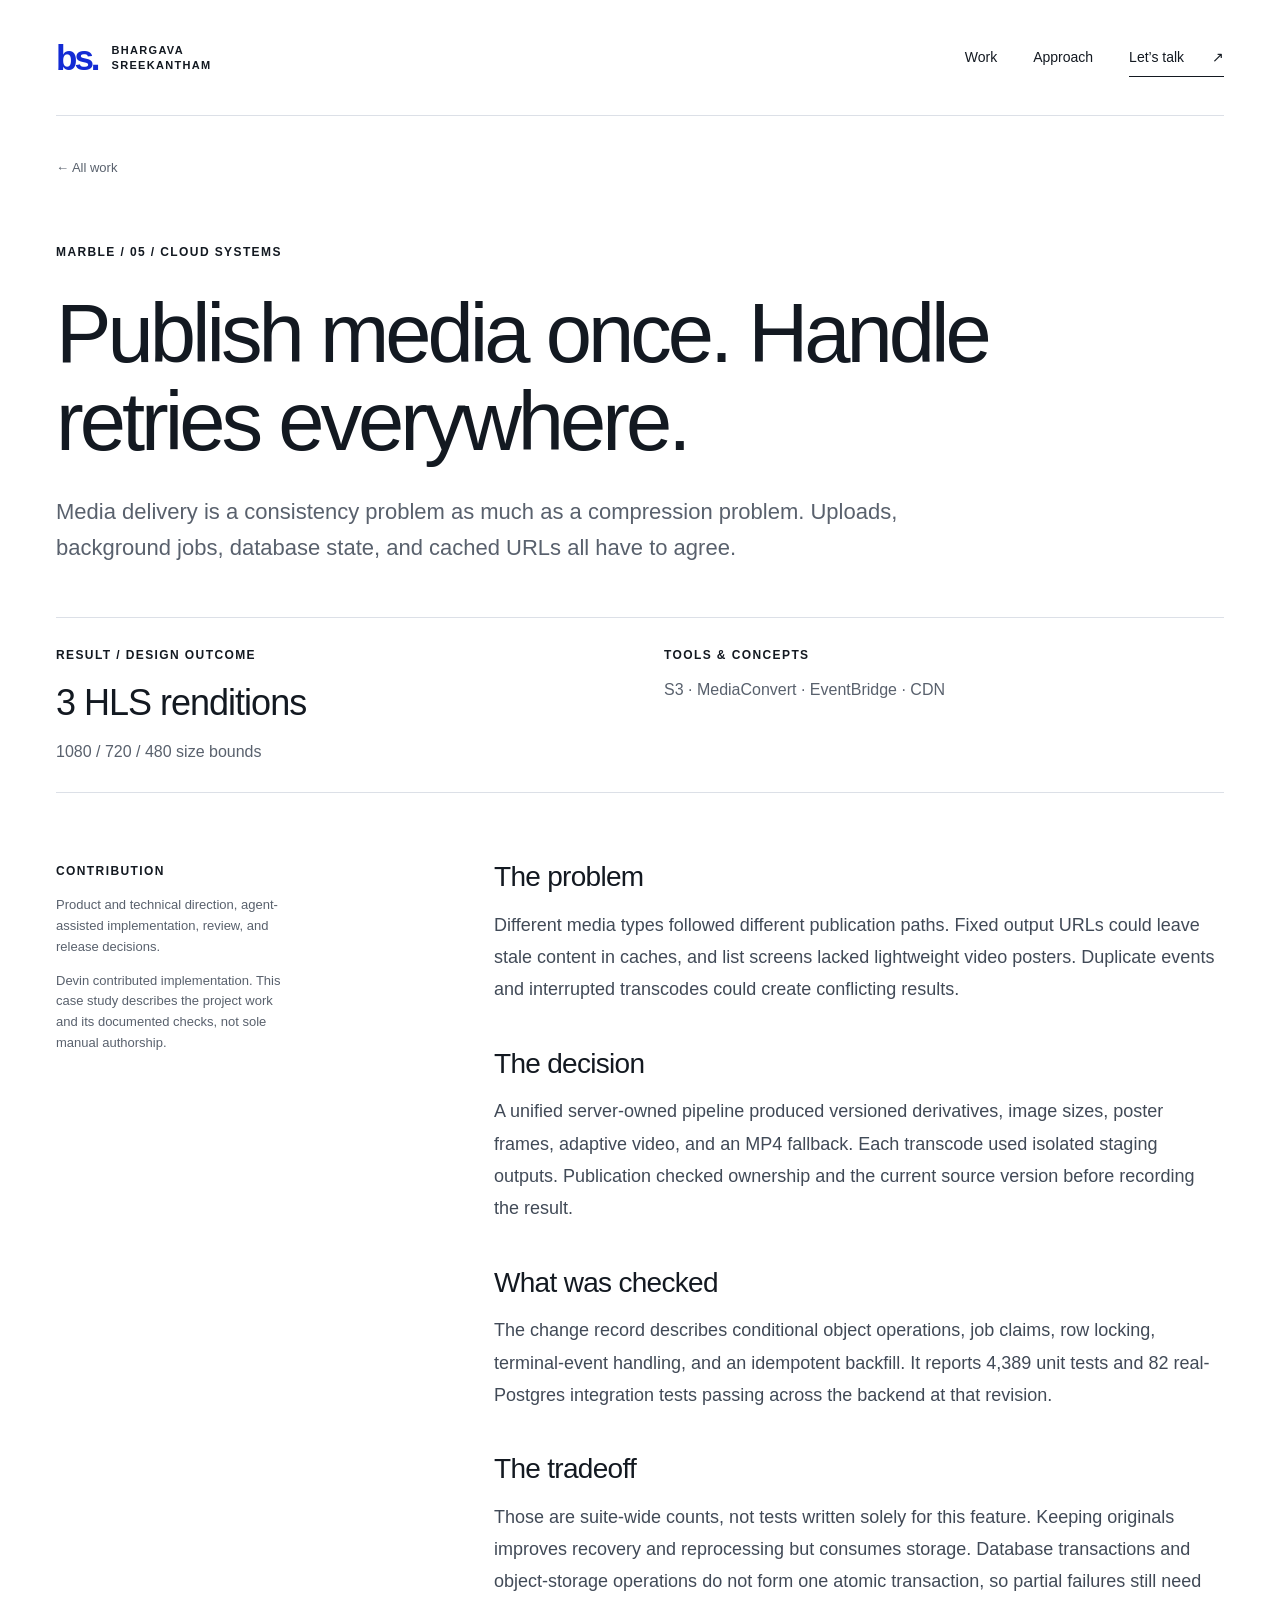
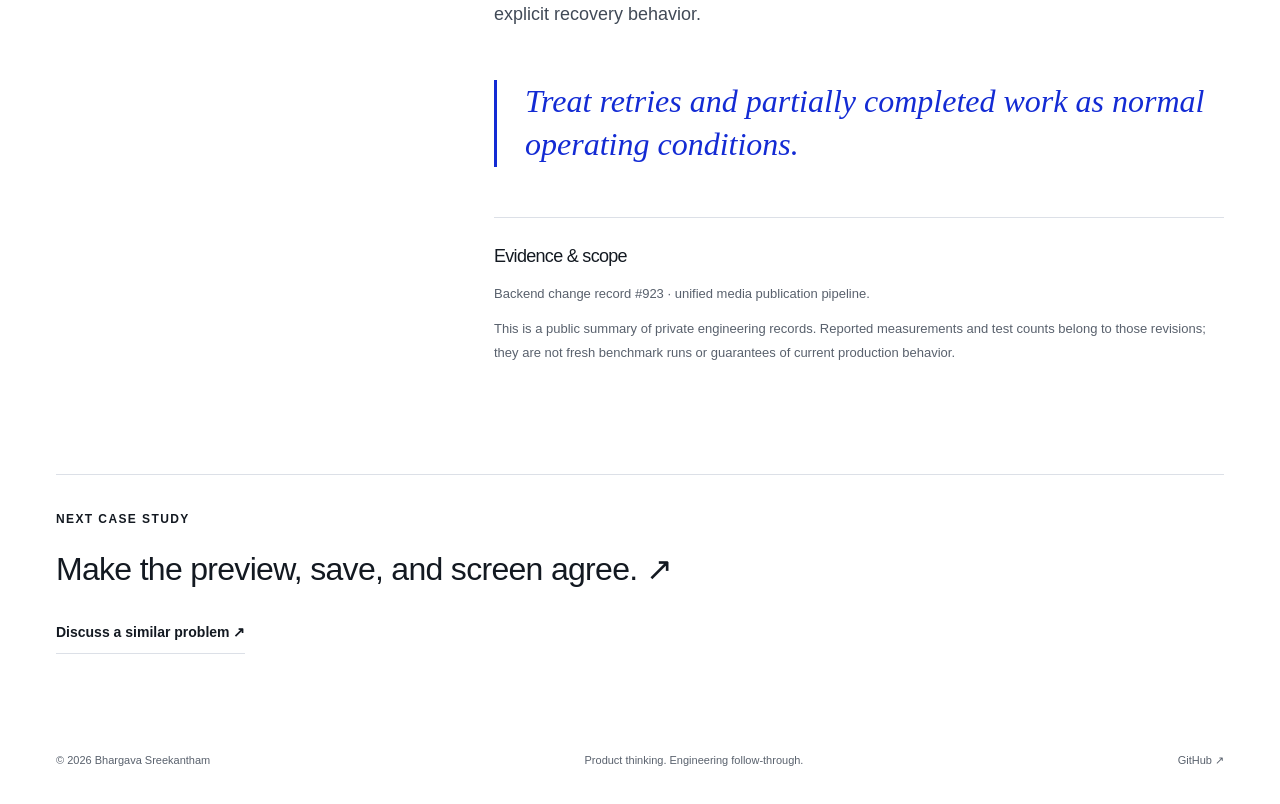
==== case-studies/media-pipeline/index.html @ 2f38c1dc "Build evidence-backed product engineering portfolio" ====
<!doctype html><html lang="en"><head><meta charset="utf-8"><meta name="viewport" content="width=device-width, initial-scale=1"><meta name="theme-color" content="#132bd4"><title>Publish media once. Handle retries everywhere. — Bhargava Sreekantham</title><meta name="description" content="A server-owned image and video pipeline designed for duplicate events, interrupted work, and mobile delivery."><meta property="og:title" content="Publish media once. Handle retries everywhere. — Bhargava Sreekantham"><meta property="og:description" content="A server-owned image and video pipeline designed for duplicate events, interrupted work, and mobile delivery."><meta property="og:type" content="website"><link rel="icon" href="/assets/favicon.svg" type="image/svg+xml"><link rel="stylesheet" href="/style.css"></head><body><a class="skip" href="#main">Skip to content</a><header class="site-header wrap"><a class="identity" href="/" aria-label="Bhargava Sreekantham home"><span class="monogram">bs.</span><span>BHARGAVA<br>SREEKANTHAM</span></a><nav aria-label="Main navigation"><a href="/#work">Work</a><a href="/#approach">Approach</a><a class="nav-contact" href="/#contact">Let’s talk <span aria-hidden="true">↗</span></a></nav></header><main id="main"><div class="wrap case-hero"><a class="back-link" href="/#work">← All work</a><div class="eyebrow">MARBLE / 05 / CLOUD SYSTEMS</div><h1>Publish media once. Handle retries everywhere.</h1><p class="case-intro">Media delivery is a consistency problem as much as a compression problem. Uploads, background jobs, database state, and cached URLs all have to agree.</p><div class="case-facts"><div><span class="eyebrow">RESULT / DESIGN OUTCOME</span><strong>3 HLS renditions</strong><p>1080 / 720 / 480 size bounds</p></div><div><span class="eyebrow">TOOLS & CONCEPTS</span><p>S3 · MediaConvert · EventBridge · CDN</p></div></div></div><div class="case-body wrap"><aside><span class="eyebrow">CONTRIBUTION</span><p>Product and technical direction, agent-assisted implementation, review, and release decisions.</p><p>Devin contributed implementation. This case study describes the project work and its documented checks, not sole manual authorship.</p></aside><article><section><h2>The problem</h2><p>Different media types followed different publication paths. Fixed output URLs could leave stale content in caches, and list screens lacked lightweight video posters. Duplicate events and interrupted transcodes could create conflicting results.</p></section><section><h2>The decision</h2><p>A unified server-owned pipeline produced versioned derivatives, image sizes, poster frames, adaptive video, and an MP4 fallback. Each transcode used isolated staging outputs. Publication checked ownership and the current source version before recording the result.</p></section><section><h2>What was checked</h2><p>The change record describes conditional object operations, job claims, row locking, terminal-event handling, and an idempotent backfill. It reports 4,389 unit tests and 82 real-Postgres integration tests passing across the backend at that revision.</p></section><section><h2>The tradeoff</h2><p>Those are suite-wide counts, not tests written solely for this feature. Keeping originals improves recovery and reprocessing but consumes storage. Database transactions and object-storage operations do not form one atomic transaction, so partial failures still need explicit recovery behavior.</p></section><blockquote>Treat retries and partially completed work as normal operating conditions.</blockquote><section class="source-note"><h2>Evidence & scope</h2><p>Backend change record #923 · unified media publication pipeline.</p><p>This is a public summary of private engineering records. Reported measurements and test counts belong to those revisions; they are not fresh benchmark runs or guarantees of current production behavior.</p></section></article></div><div class="wrap next-case"><span class="eyebrow">NEXT CASE STUDY</span><a href="/case-studies/planning-consistency/">Make the preview, save, and screen agree. <span aria-hidden="true">↗</span></a><a class="text-link" href="/#contact">Discuss a similar problem ↗</a></div></main><footer class="wrap footer"><span>© 2026 Bhargava Sreekantham</span><span>Product thinking. Engineering follow-through.</span><a href="https://github.com/bhargi1818">GitHub ↗</a></footer></body></html>
---- style.css ----
@charset "UTF-8";
:root{--ink:#131921;--muted:#59616d;--blue:#132bd4;--line:#dce0e7;--paper:#fff;--soft:#f3f5f9;--serif:Georgia,'Times New Roman',serif;--sans:Arial,Helvetica,sans-serif}*{box-sizing:border-box}html{scroll-behavior:smooth;scroll-padding-top:30px}body{margin:0;background:var(--paper);color:var(--ink);font-family:var(--sans);font-size:16px;line-height:1.6;-webkit-font-smoothing:antialiased}a{color:inherit;text-decoration:none}a:focus-visible{outline:3px solid #ed8e32;outline-offset:6px}a:hover{color:var(--blue)}img{max-width:100%;height:auto;display:block}.wrap{width:min(1280px,calc(100% - 112px));margin-inline:auto}.skip{position:absolute;left:16px;top:-100px;z-index:5;background:var(--ink);color:#fff;padding:12px}.skip:focus{top:16px}.site-header{height:116px;display:flex;align-items:center;justify-content:space-between;border-bottom:1px solid var(--line)}.identity{display:flex;align-items:center;gap:14px;font-size:11px;font-weight:700;letter-spacing:1.3px;line-height:1.35}.monogram{font-size:35px;letter-spacing:-3px;color:var(--blue);line-height:1}.site-header nav{display:flex;align-items:center;gap:36px;font-size:14px}.nav-contact{border-bottom:1px solid var(--ink);padding:8px 0}.nav-contact span{margin-left:24px}.eyebrow{font-size:12px;font-weight:700;letter-spacing:1.4px;line-height:1.6}.hero{padding-top:52px}.hero-top{display:flex;align-items:center;justify-content:space-between;gap:20px}.availability{font-size:13px;color:var(--muted);padding:5px 0}.hero h1{font-size:clamp(76px,8.9vw,128px);line-height:.98;font-weight:500;letter-spacing:-7px;margin:52px 0 34px;max-width:1080px}.hero h1 em{font-family:var(--serif);font-weight:400;color:var(--blue);letter-spacing:-7px}.hero-bottom{display:flex;justify-content:space-between;align-items:flex-end;gap:48px;padding-bottom:58px}.hero-bottom p{font-size:20px;line-height:1.65;max-width:570px;margin:0;color:var(--muted)}.button{display:inline-flex;align-items:center;justify-content:space-between;gap:44px;padding:18px 24px;font-size:14px;font-weight:700;min-height:56px;white-space:nowrap;transition:background .2s,color .2s}.primary{background:var(--blue);color:#fff}.primary:hover{background:#0b1e9c;color:#fff}.hero-rule{border-top:1px solid var(--line);padding:20px 0;display:flex;justify-content:space-between;color:var(--muted);font-size:10px;letter-spacing:1.4px}.work{padding-top:68px}.project-heading{display:flex;align-items:center;justify-content:space-between;gap:32px;margin-bottom:28px}h2{font-size:clamp(36px,4vw,54px);line-height:1.12;letter-spacing:-2px;font-weight:500;margin:18px 0}.project-heading h2{font-size:64px;margin:2px 0;letter-spacing:-3px}.period{color:var(--blue)}.project-heading p{color:var(--muted);line-height:1.65;margin-left:auto;margin-right:40px}.text-link{font-size:14px;font-weight:700;border-bottom:1px solid var(--line);padding:10px 0;display:inline-block}.text-link span{margin-left:20px}.marble-visual{margin:0;background:#000;position:relative;overflow:hidden}.marble-visual img{width:100%}.marble-visual figcaption{position:absolute;top:24px;left:28px;right:28px;display:flex;justify-content:space-between;gap:20px;font-size:10px;letter-spacing:1px;color:#aaa}.visual-title{position:absolute;top:30%;left:5%;font-family:var(--serif);font-size:clamp(35px,4.2vw,65px);font-style:italic;color:#fff;line-height:1.13;letter-spacing:-2px}.project-context{display:grid;grid-template-columns:1fr 3fr 1.8fr;gap:38px;padding:34px 0 42px}.project-context h3{font-size:14px;margin:0}.project-context p{font-size:16px;margin:0;color:var(--muted)}.stack{font-size:12px;color:var(--muted);line-height:2}.metrics{display:grid;grid-template-columns:repeat(3,1fr);border-top:1px solid var(--line);border-bottom:1px solid var(--line)}.metrics a{padding:30px 24px 28px;border-right:1px solid var(--line);display:flex;flex-direction:column;gap:8px}.metrics a:first-child{padding-left:0}.metrics a:last-child{border:0}.metric{font-size:clamp(24px,2.8vw,38px);font-weight:500;letter-spacing:-1.5px;line-height:1.2}.metrics a>span:not(.metric){font-size:13px}.unit{font-size:18px}.metrics small{font-size:11px;color:var(--muted);line-height:1.5}.studies{padding-block:110px}.section-heading{display:flex;justify-content:space-between;align-items:flex-end;gap:60px;margin-bottom:40px}.section-heading h2{margin-bottom:0}.section-heading>p{max-width:340px;color:var(--muted);margin:0}.case-grid{display:grid;grid-template-columns:repeat(3,1fr);border-top:1px solid var(--line);border-left:1px solid var(--line)}.case-card{padding:30px 26px 24px;border-right:1px solid var(--line);border-bottom:1px solid var(--line);display:flex;flex-direction:column;transition:background .2s}.case-card:hover{background:var(--soft)}.card-top{display:flex;justify-content:space-between;align-items:center;color:var(--muted);font-size:10px;font-weight:700;letter-spacing:1px}.card-arrow{color:var(--blue);font-size:23px}.case-card h3{font-size:25px;line-height:1.22;letter-spacing:-.7px;font-weight:500;margin:30px 0 16px}.case-card p{font-size:15px;color:var(--muted);line-height:1.7;margin:0 0 34px}.card-bottom{margin-top:auto;font-size:11px;color:var(--muted);padding-top:18px;border-top:1px solid var(--line)}.evidence-note{font-size:12px;line-height:1.8;color:var(--muted);max-width:900px;margin:24px 0 0}.system-section{padding:76px 0;background:#111927;color:#fff}.system-section .section-heading>p{color:#aab4c5}.system-section .eyebrow{color:#aab4c5}.architecture{display:flex;align-items:center;margin-top:55px}.arch-node{border:1px solid #394151;padding:26px 28px;flex:1;align-self:stretch}.arch-node>span{font-size:10px;letter-spacing:1px;color:#aab4c5}.arch-node h3{font-weight:400;font-size:25px;margin:18px 0 12px;letter-spacing:-.6px}.arch-node p{color:#aab4c5;font-size:14px;margin:0}.arch-connector{padding:16px;font-size:22px;color:#91a3fb}.system-foundation{border-top:1px solid #394151;margin-top:30px;padding-top:26px;display:flex;align-items:center;gap:36px}.system-foundation span{font-size:10px;letter-spacing:1px;white-space:nowrap}.system-foundation p{font-size:13px;color:#aab4c5;margin:0}.approach{display:grid;grid-template-columns:1fr 1fr;gap:110px;padding-block:115px}.approach h2{font-size:50px;line-height:1.14;margin:26px 0}.approach h2 em{font-family:var(--serif);font-weight:400;color:var(--blue)}.approach-intro{color:var(--muted);max-width:430px}.workflow{list-style:none;margin:0;padding:0}.workflow li{display:flex;gap:26px;border-bottom:1px solid var(--line);padding:24px 0}.workflow li:first-child{padding-top:0}.workflow li>span{font-size:12px;color:var(--blue);padding-top:4px}.workflow h3{font-weight:500;font-size:21px;letter-spacing:-.4px;margin:0 0 9px}.workflow p{font-size:15px;color:var(--muted);margin:0}.services{padding-block:0 110px}.service-grid{display:grid;grid-template-columns:repeat(3,1fr);gap:36px}.service-grid article{border-top:2px solid var(--ink);padding-top:24px}.service-grid .eyebrow{font-size:10px;color:var(--muted)}.service-grid h3{font-size:24px;font-weight:500;letter-spacing:-.6px;margin:18px 0 12px}.service-grid p{font-size:15px;color:var(--muted)}.contact{background:var(--blue);color:#fff}.contact-inner{padding-block:76px 84px}.contact h2{font-size:clamp(44px,5.5vw,76px);letter-spacing:-3px;margin:26px 0}.contact p{color:#d5d9ff;margin-bottom:34px}.contact-links{display:flex;align-items:center;gap:32px}.light{background:#fff;color:var(--blue)}.light:hover{background:#e8ecff}.contact-secondary{font-size:14px;color:#fff;border-bottom:1px solid #6879ec;padding:10px 0}.contact-secondary:hover{color:#fff;border-color:#fff}.footer{padding-block:34px;display:flex;justify-content:space-between;gap:24px;font-size:11px;color:var(--muted)}.case-hero{padding-top:38px}.back-link{display:inline-block;font-size:13px;margin-bottom:64px;color:var(--muted)}.case-hero h1{font-size:clamp(48px,6.5vw,84px);font-weight:500;line-height:1.06;letter-spacing:-4px;max-width:1000px;margin:28px 0}.case-intro{font-size:22px;line-height:1.6;color:var(--muted);max-width:850px}.case-facts{margin:52px 0 0;border-block:1px solid var(--line);padding-block:28px;display:grid;grid-template-columns:1fr 1fr;gap:48px}.case-facts>div{display:flex;flex-direction:column}.case-facts strong{font-weight:500;font-size:36px;letter-spacing:-1px;margin-top:15px;line-height:1.3}.case-facts p{color:var(--muted);margin:12px 0 0}.case-body{display:grid;grid-template-columns:240px minmax(0,730px);justify-content:space-between;gap:64px;padding-block:68px}.case-body aside{font-size:13px;color:var(--muted)}.case-body aside .eyebrow{color:var(--ink)}.case-body article section{margin-bottom:42px}.case-body article h2{font-size:28px;font-weight:500;letter-spacing:-.7px;margin:0 0 16px}.case-body article p{font-size:18px;line-height:1.8;color:#414a57;margin:0}.case-body blockquote{font-family:var(--serif);font-size:32px;font-style:italic;line-height:1.35;color:var(--blue);margin:50px 0;padding-left:28px;border-left:3px solid var(--blue)}.case-body .source-note{border-top:1px solid var(--line);padding-top:28px}.case-body .source-note h2{font-size:18px}.case-body .source-note p{font-size:13px;margin:0 0 12px;color:var(--muted)}.next-case{padding-block:35px 64px;border-top:1px solid var(--line);display:flex;align-items:flex-start;flex-direction:column;gap:20px}.next-case>a:not(.text-link){font-size:32px;line-height:1.3;letter-spacing:-.7px}.next-case+.footer{border-top:1px solid var(--line)}
@media(min-width:1550px){.hero h1{font-size:132px}}
@media(max-width:1050px){.wrap{width:calc(100% - 64px)}.hero h1{font-size:96px;letter-spacing:-5px}.hero h1 em{letter-spacing:-5px}.hero-bottom p{max-width:520px;font-size:18px}.availability{font-size:11px}.project-heading p{margin-right:0}.case-grid{grid-template-columns:repeat(2,1fr)}.project-context{grid-template-columns:1fr 3fr}.stack{grid-column:2}.approach{gap:60px}.approach h2{font-size:43px}.arch-node{padding:20px}.arch-node h3{font-size:21px}.case-body{grid-template-columns:190px minmax(0,1fr);gap:40px}.metrics small{font-size:11px}.metric{font-size:27px}}
@media(max-width:700px){.wrap{width:calc(100% - 40px)}.site-header{height:90px}.identity{font-size:9px;gap:10px;letter-spacing:1px}.monogram{font-size:29px}.site-header nav{gap:19px;font-size:12px}.nav-contact span{margin-left:8px}.site-header nav>a:nth-child(2){display:none}.hero{padding-top:28px}.hero-top{align-items:flex-start;flex-direction:column;gap:9px}.hero-top .eyebrow{font-size:9px;letter-spacing:.8px}.availability{font-size:12px}.hero h1{font-size:clamp(59px,12vw,82px);letter-spacing:-3.5px;margin:35px 0 28px}.hero h1 em{letter-spacing:-3.5px}.hero-bottom{align-items:flex-start;flex-direction:column;gap:25px;padding-bottom:38px}.hero-bottom p{font-size:17px}.button{padding:16px 20px;font-size:13px;min-height:53px}.hero-rule{font-size:9px;letter-spacing:.7px}.hero-rule span:last-child{display:none}.work{padding-top:40px}.project-heading{align-items:flex-start;flex-wrap:wrap;gap:18px}.project-heading h2{font-size:50px}.project-heading p{font-size:13px;max-width:165px;margin:24px 0 0 auto}.project-heading>a{margin-top:0}.marble-visual{min-height:345px}.marble-visual img{height:345px;width:100%;object-fit:cover;object-position:69% center}.marble-visual figcaption{top:15px;left:15px;right:15px;font-size:8px;letter-spacing:.6px}.marble-visual figcaption span:last-child{display:none}.visual-title{font-size:28px;left:5%;top:18%;letter-spacing:-1px}.project-context{grid-template-columns:1fr;gap:14px;padding:28px 0}.project-context p{font-size:15px}.stack{grid-column:auto}.metrics{grid-template-columns:1fr}.metrics a,.metrics a:first-child{padding:23px 0;border-right:0;border-bottom:1px solid var(--line)}.metrics a:last-child{border-bottom:0}.metric{font-size:35px}.metrics small{font-size:12px}.studies{padding-block:65px}.section-heading{flex-direction:column;align-items:flex-start;gap:22px;margin-bottom:30px}.section-heading h2{font-size:37px;letter-spacing:-1.4px}.section-heading p{font-size:15px}.case-grid{grid-template-columns:1fr}.case-card{padding:25px}.case-card h3{font-size:26px;margin-top:22px}.case-card p{font-size:16px;margin-bottom:26px}.card-top{font-size:11px}.card-bottom{font-size:12px}.evidence-note{font-size:12px}.system-section{padding-block:55px}.architecture{flex-direction:column;margin-top:30px}.arch-node{width:100%;padding:24px}.arch-node h3{font-size:26px}.arch-connector{transform:rotate(90deg);padding:8px}.system-foundation{flex-direction:column;align-items:flex-start;gap:12px}.approach{grid-template-columns:1fr;gap:35px;padding-block:65px}.approach h2{font-size:42px}.workflow li{padding:25px 0}.workflow p{font-size:16px}.services{padding-bottom:65px}.service-grid{grid-template-columns:1fr;gap:23px}.service-grid p{font-size:16px}.service-grid .eyebrow{font-size:11px}.contact-inner{padding-block:55px 60px}.contact h2{font-size:43px;letter-spacing:-1.9px}.contact .eyebrow{font-size:10px}.contact-links{align-items:flex-start;flex-direction:column;gap:14px}.footer{flex-wrap:wrap;font-size:11px;padding-block:26px}.footer>span:nth-child(2){display:none}.case-hero{padding-top:26px}.back-link{margin-bottom:40px}.case-hero h1{font-size:45px;letter-spacing:-2px}.case-intro{font-size:19px}.case-facts{grid-template-columns:1fr;gap:28px;margin-top:35px}.case-facts strong{font-size:32px}.case-body{display:flex;flex-direction:column;gap:36px;padding-block:38px}.case-body aside{border-bottom:1px solid var(--line);padding-bottom:20px;font-size:13px}.case-body article p{font-size:17px}.case-body article h2{font-size:26px}.case-body blockquote{font-size:28px}.next-case>a:not(.text-link){font-size:28px}.eyebrow{font-size:11px}}
@media(prefers-reduced-motion:reduce){html{scroll-behavior:auto}*{transition:none!important}}
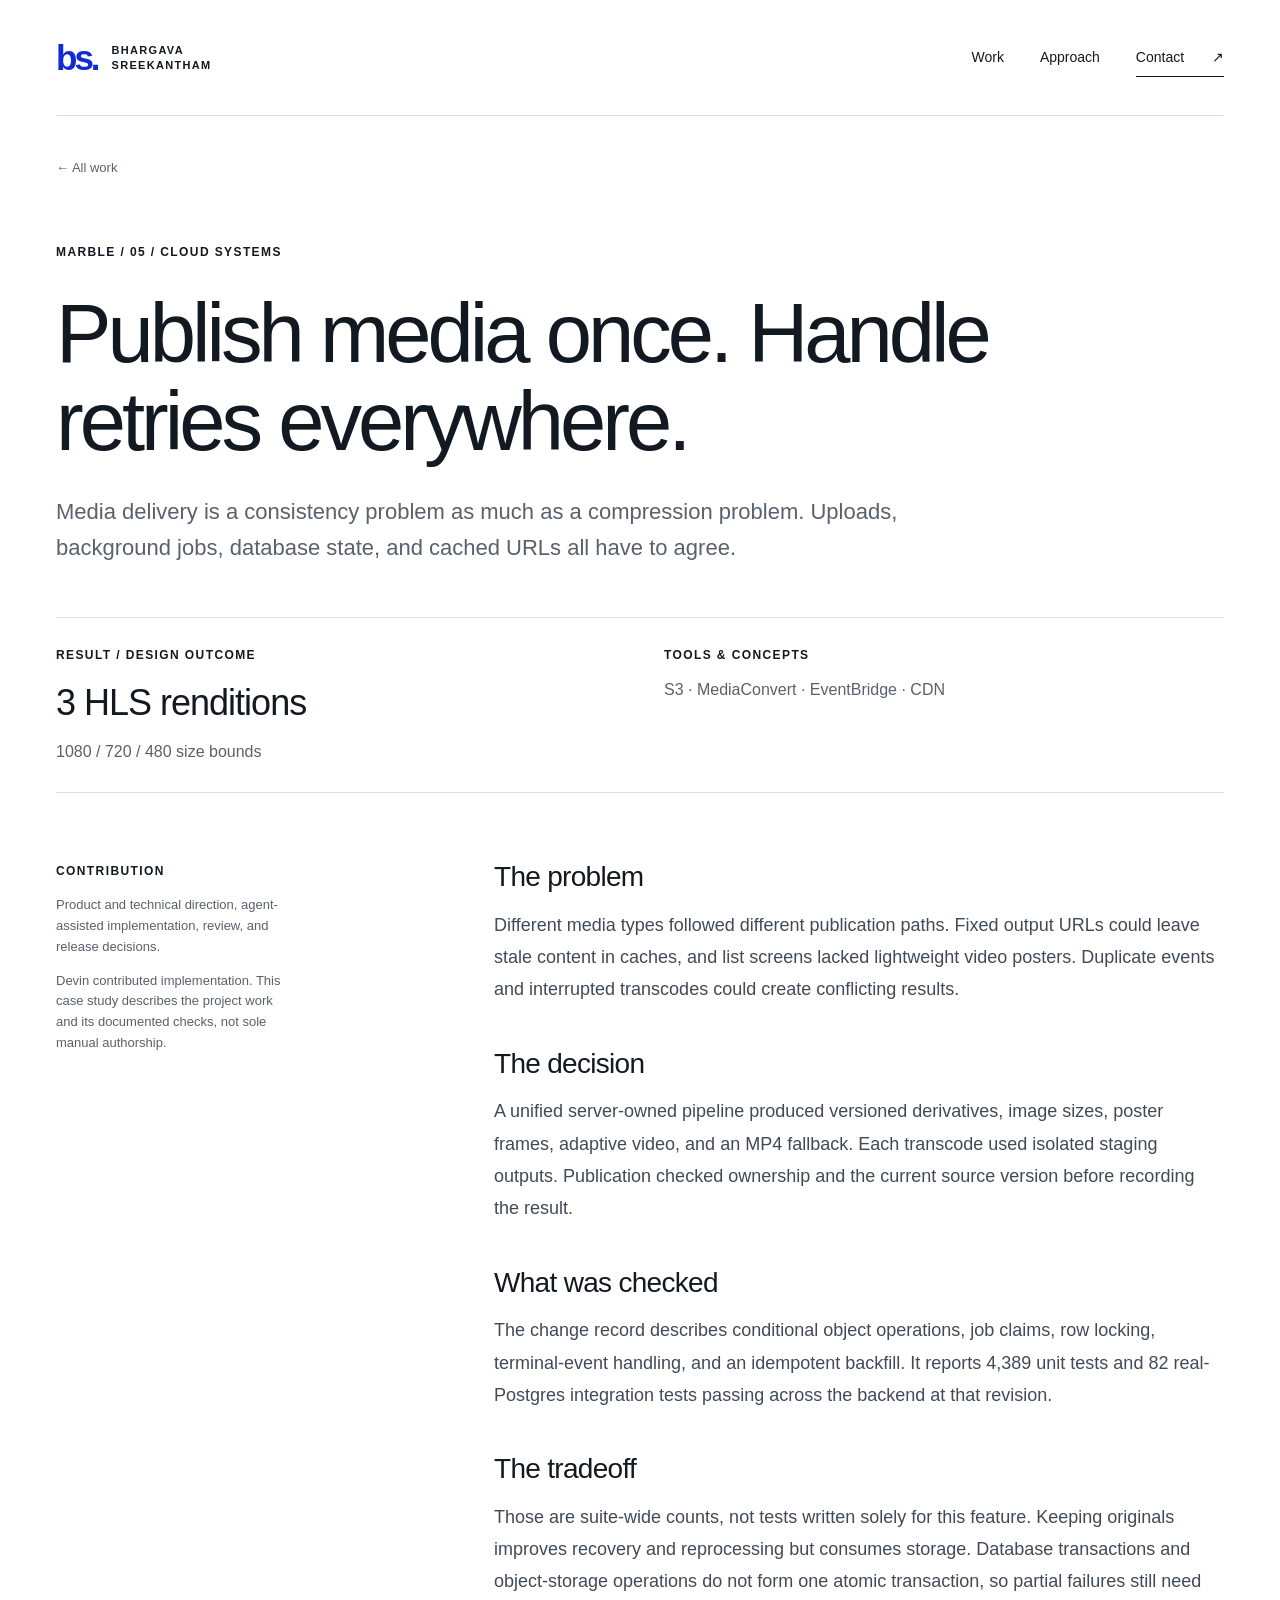
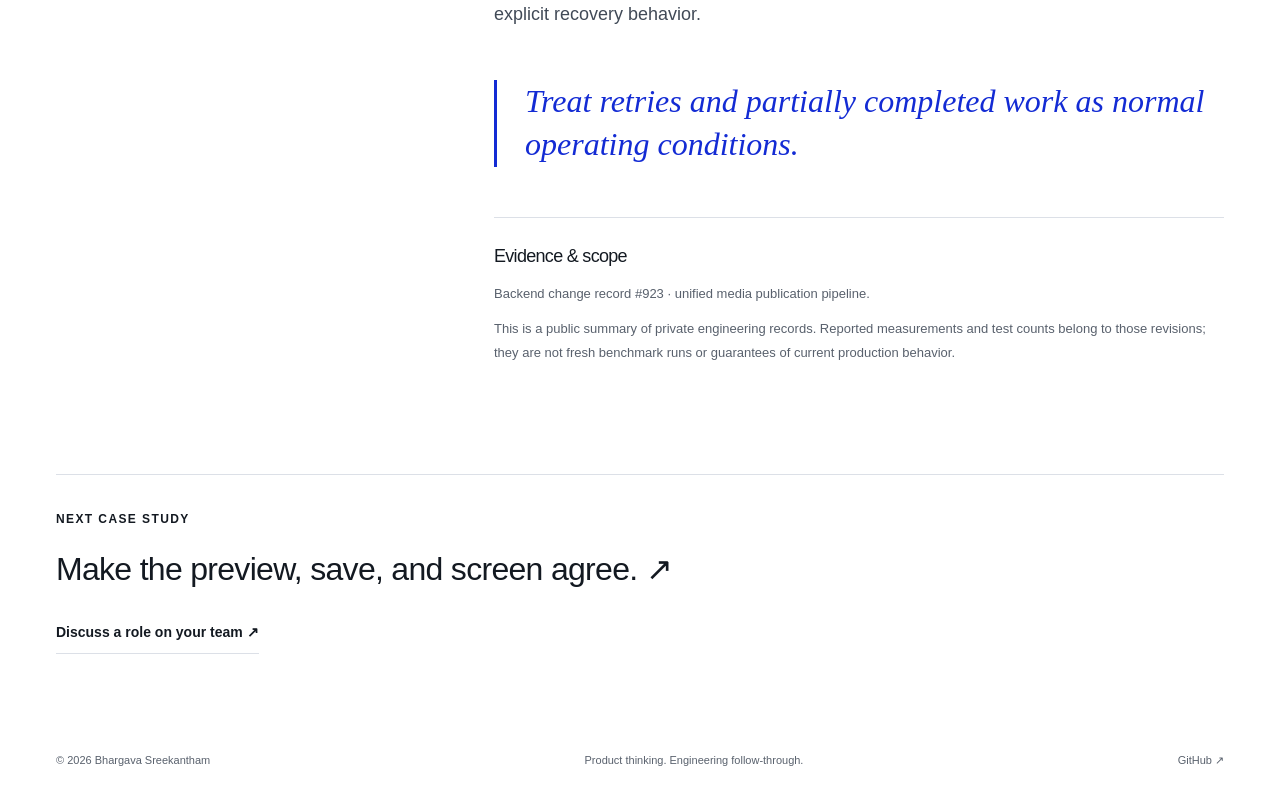
==== commit 5c5aaa25: "Focus portfolio on full-time engineering opportunities" ====
--- a/case-studies/media-pipeline/index.html
+++ b/case-studies/media-pipeline/index.html
@@ -1 +1 @@
-<!doctype html><html lang="en"><head><meta charset="utf-8"><meta name="viewport" content="width=device-width, initial-scale=1"><meta name="theme-color" content="#132bd4"><title>Publish media once. Handle retries everywhere. — Bhargava Sreekantham</title><meta name="description" content="A server-owned image and video pipeline designed for duplicate events, interrupted work, and mobile delivery."><meta property="og:title" content="Publish media once. Handle retries everywhere. — Bhargava Sreekantham"><meta property="og:description" content="A server-owned image and video pipeline designed for duplicate events, interrupted work, and mobile delivery."><meta property="og:type" content="website"><link rel="icon" href="/assets/favicon.svg" type="image/svg+xml"><link rel="stylesheet" href="/style.css"></head><body><a class="skip" href="#main">Skip to content</a><header class="site-header wrap"><a class="identity" href="/" aria-label="Bhargava Sreekantham home"><span class="monogram">bs.</span><span>BHARGAVA<br>SREEKANTHAM</span></a><nav aria-label="Main navigation"><a href="/#work">Work</a><a href="/#approach">Approach</a><a class="nav-contact" href="/#contact">Let’s talk <span aria-hidden="true">↗</span></a></nav></header><main id="main"><div class="wrap case-hero"><a class="back-link" href="/#work">← All work</a><div class="eyebrow">MARBLE / 05 / CLOUD SYSTEMS</div><h1>Publish media once. Handle retries everywhere.</h1><p class="case-intro">Media delivery is a consistency problem as much as a compression problem. Uploads, background jobs, database state, and cached URLs all have to agree.</p><div class="case-facts"><div><span class="eyebrow">RESULT / DESIGN OUTCOME</span><strong>3 HLS renditions</strong><p>1080 / 720 / 480 size bounds</p></div><div><span class="eyebrow">TOOLS & CONCEPTS</span><p>S3 · MediaConvert · EventBridge · CDN</p></div></div></div><div class="case-body wrap"><aside><span class="eyebrow">CONTRIBUTION</span><p>Product and technical direction, agent-assisted implementation, review, and release decisions.</p><p>Devin contributed implementation. This case study describes the project work and its documented checks, not sole manual authorship.</p></aside><article><section><h2>The problem</h2><p>Different media types followed different publication paths. Fixed output URLs could leave stale content in caches, and list screens lacked lightweight video posters. Duplicate events and interrupted transcodes could create conflicting results.</p></section><section><h2>The decision</h2><p>A unified server-owned pipeline produced versioned derivatives, image sizes, poster frames, adaptive video, and an MP4 fallback. Each transcode used isolated staging outputs. Publication checked ownership and the current source version before recording the result.</p></section><section><h2>What was checked</h2><p>The change record describes conditional object operations, job claims, row locking, terminal-event handling, and an idempotent backfill. It reports 4,389 unit tests and 82 real-Postgres integration tests passing across the backend at that revision.</p></section><section><h2>The tradeoff</h2><p>Those are suite-wide counts, not tests written solely for this feature. Keeping originals improves recovery and reprocessing but consumes storage. Database transactions and object-storage operations do not form one atomic transaction, so partial failures still need explicit recovery behavior.</p></section><blockquote>Treat retries and partially completed work as normal operating conditions.</blockquote><section class="source-note"><h2>Evidence & scope</h2><p>Backend change record #923 · unified media publication pipeline.</p><p>This is a public summary of private engineering records. Reported measurements and test counts belong to those revisions; they are not fresh benchmark runs or guarantees of current production behavior.</p></section></article></div><div class="wrap next-case"><span class="eyebrow">NEXT CASE STUDY</span><a href="/case-studies/planning-consistency/">Make the preview, save, and screen agree. <span aria-hidden="true">↗</span></a><a class="text-link" href="/#contact">Discuss a similar problem ↗</a></div></main><footer class="wrap footer"><span>© 2026 Bhargava Sreekantham</span><span>Product thinking. Engineering follow-through.</span><a href="https://github.com/bhargi1818">GitHub ↗</a></footer></body></html>+<!doctype html><html lang="en"><head><meta charset="utf-8"><meta name="viewport" content="width=device-width, initial-scale=1"><meta name="theme-color" content="#132bd4"><title>Publish media once. Handle retries everywhere. — Bhargava Sreekantham</title><meta name="description" content="A server-owned image and video pipeline designed for duplicate events, interrupted work, and mobile delivery."><meta property="og:title" content="Publish media once. Handle retries everywhere. — Bhargava Sreekantham"><meta property="og:description" content="A server-owned image and video pipeline designed for duplicate events, interrupted work, and mobile delivery."><meta property="og:type" content="website"><link rel="icon" href="/assets/favicon.svg" type="image/svg+xml"><link rel="stylesheet" href="/style.css"><link rel="canonical" href="https://bhargava-portfolio-opal.vercel.app/case-studies/media-pipeline/"><meta property="og:url" content="https://bhargava-portfolio-opal.vercel.app/case-studies/media-pipeline/"></head><body><a class="skip" href="#main">Skip to content</a><header class="site-header wrap"><a class="identity" href="/" aria-label="Bhargava Sreekantham home"><span class="monogram">bs.</span><span>BHARGAVA<br>SREEKANTHAM</span></a><nav aria-label="Main navigation"><a href="/#work">Work</a><a href="/#approach">Approach</a><a class="nav-contact" href="/#contact">Contact <span aria-hidden="true">↗</span></a></nav></header><main id="main"><div class="wrap case-hero"><a class="back-link" href="/#work">← All work</a><div class="eyebrow">MARBLE / 05 / CLOUD SYSTEMS</div><h1>Publish media once. Handle retries everywhere.</h1><p class="case-intro">Media delivery is a consistency problem as much as a compression problem. Uploads, background jobs, database state, and cached URLs all have to agree.</p><div class="case-facts"><div><span class="eyebrow">RESULT / DESIGN OUTCOME</span><strong>3 HLS renditions</strong><p>1080 / 720 / 480 size bounds</p></div><div><span class="eyebrow">TOOLS & CONCEPTS</span><p>S3 · MediaConvert · EventBridge · CDN</p></div></div></div><div class="case-body wrap"><aside><span class="eyebrow">CONTRIBUTION</span><p>Product and technical direction, agent-assisted implementation, review, and release decisions.</p><p>Devin contributed implementation. This case study describes the project work and its documented checks, not sole manual authorship.</p></aside><article><section><h2>The problem</h2><p>Different media types followed different publication paths. Fixed output URLs could leave stale content in caches, and list screens lacked lightweight video posters. Duplicate events and interrupted transcodes could create conflicting results.</p></section><section><h2>The decision</h2><p>A unified server-owned pipeline produced versioned derivatives, image sizes, poster frames, adaptive video, and an MP4 fallback. Each transcode used isolated staging outputs. Publication checked ownership and the current source version before recording the result.</p></section><section><h2>What was checked</h2><p>The change record describes conditional object operations, job claims, row locking, terminal-event handling, and an idempotent backfill. It reports 4,389 unit tests and 82 real-Postgres integration tests passing across the backend at that revision.</p></section><section><h2>The tradeoff</h2><p>Those are suite-wide counts, not tests written solely for this feature. Keeping originals improves recovery and reprocessing but consumes storage. Database transactions and object-storage operations do not form one atomic transaction, so partial failures still need explicit recovery behavior.</p></section><blockquote>Treat retries and partially completed work as normal operating conditions.</blockquote><section class="source-note"><h2>Evidence & scope</h2><p>Backend change record #923 · unified media publication pipeline.</p><p>This is a public summary of private engineering records. Reported measurements and test counts belong to those revisions; they are not fresh benchmark runs or guarantees of current production behavior.</p></section></article></div><div class="wrap next-case"><span class="eyebrow">NEXT CASE STUDY</span><a href="/case-studies/planning-consistency/">Make the preview, save, and screen agree. <span aria-hidden="true">↗</span></a><a class="text-link" href="/#contact">Discuss a role on your team ↗</a></div></main><footer class="wrap footer"><span>© 2026 Bhargava Sreekantham</span><span>Product thinking. Engineering follow-through.</span><a href="https://github.com/bhargi1818">GitHub ↗</a></footer></body></html>
--- a/style.css
+++ b/style.css
@@ -4,3 +4,5 @@
 @media(max-width:1050px){.wrap{width:calc(100% - 64px)}.hero h1{font-size:96px;letter-spacing:-5px}.hero h1 em{letter-spacing:-5px}.hero-bottom p{max-width:520px;font-size:18px}.availability{font-size:11px}.project-heading p{margin-right:0}.case-grid{grid-template-columns:repeat(2,1fr)}.project-context{grid-template-columns:1fr 3fr}.stack{grid-column:2}.approach{gap:60px}.approach h2{font-size:43px}.arch-node{padding:20px}.arch-node h3{font-size:21px}.case-body{grid-template-columns:190px minmax(0,1fr);gap:40px}.metrics small{font-size:11px}.metric{font-size:27px}}
 @media(max-width:700px){.wrap{width:calc(100% - 40px)}.site-header{height:90px}.identity{font-size:9px;gap:10px;letter-spacing:1px}.monogram{font-size:29px}.site-header nav{gap:19px;font-size:12px}.nav-contact span{margin-left:8px}.site-header nav>a:nth-child(2){display:none}.hero{padding-top:28px}.hero-top{align-items:flex-start;flex-direction:column;gap:9px}.hero-top .eyebrow{font-size:9px;letter-spacing:.8px}.availability{font-size:12px}.hero h1{font-size:clamp(59px,12vw,82px);letter-spacing:-3.5px;margin:35px 0 28px}.hero h1 em{letter-spacing:-3.5px}.hero-bottom{align-items:flex-start;flex-direction:column;gap:25px;padding-bottom:38px}.hero-bottom p{font-size:17px}.button{padding:16px 20px;font-size:13px;min-height:53px}.hero-rule{font-size:9px;letter-spacing:.7px}.hero-rule span:last-child{display:none}.work{padding-top:40px}.project-heading{align-items:flex-start;flex-wrap:wrap;gap:18px}.project-heading h2{font-size:50px}.project-heading p{font-size:13px;max-width:165px;margin:24px 0 0 auto}.project-heading>a{margin-top:0}.marble-visual{min-height:345px}.marble-visual img{height:345px;width:100%;object-fit:cover;object-position:69% center}.marble-visual figcaption{top:15px;left:15px;right:15px;font-size:8px;letter-spacing:.6px}.marble-visual figcaption span:last-child{display:none}.visual-title{font-size:28px;left:5%;top:18%;letter-spacing:-1px}.project-context{grid-template-columns:1fr;gap:14px;padding:28px 0}.project-context p{font-size:15px}.stack{grid-column:auto}.metrics{grid-template-columns:1fr}.metrics a,.metrics a:first-child{padding:23px 0;border-right:0;border-bottom:1px solid var(--line)}.metrics a:last-child{border-bottom:0}.metric{font-size:35px}.metrics small{font-size:12px}.studies{padding-block:65px}.section-heading{flex-direction:column;align-items:flex-start;gap:22px;margin-bottom:30px}.section-heading h2{font-size:37px;letter-spacing:-1.4px}.section-heading p{font-size:15px}.case-grid{grid-template-columns:1fr}.case-card{padding:25px}.case-card h3{font-size:26px;margin-top:22px}.case-card p{font-size:16px;margin-bottom:26px}.card-top{font-size:11px}.card-bottom{font-size:12px}.evidence-note{font-size:12px}.system-section{padding-block:55px}.architecture{flex-direction:column;margin-top:30px}.arch-node{width:100%;padding:24px}.arch-node h3{font-size:26px}.arch-connector{transform:rotate(90deg);padding:8px}.system-foundation{flex-direction:column;align-items:flex-start;gap:12px}.approach{grid-template-columns:1fr;gap:35px;padding-block:65px}.approach h2{font-size:42px}.workflow li{padding:25px 0}.workflow p{font-size:16px}.services{padding-bottom:65px}.service-grid{grid-template-columns:1fr;gap:23px}.service-grid p{font-size:16px}.service-grid .eyebrow{font-size:11px}.contact-inner{padding-block:55px 60px}.contact h2{font-size:43px;letter-spacing:-1.9px}.contact .eyebrow{font-size:10px}.contact-links{align-items:flex-start;flex-direction:column;gap:14px}.footer{flex-wrap:wrap;font-size:11px;padding-block:26px}.footer>span:nth-child(2){display:none}.case-hero{padding-top:26px}.back-link{margin-bottom:40px}.case-hero h1{font-size:45px;letter-spacing:-2px}.case-intro{font-size:19px}.case-facts{grid-template-columns:1fr;gap:28px;margin-top:35px}.case-facts strong{font-size:32px}.case-body{display:flex;flex-direction:column;gap:36px;padding-block:38px}.case-body aside{border-bottom:1px solid var(--line);padding-bottom:20px;font-size:13px}.case-body article p{font-size:17px}.case-body article h2{font-size:26px}.case-body blockquote{font-size:28px}.next-case>a:not(.text-link){font-size:28px}.eyebrow{font-size:11px}}
 @media(prefers-reduced-motion:reduce){html{scroll-behavior:auto}*{transition:none!important}}
+
+.contact-email a{color:#fff;font-size:17px;overflow-wrap:anywhere}.contact-email a:hover{text-decoration:underline}
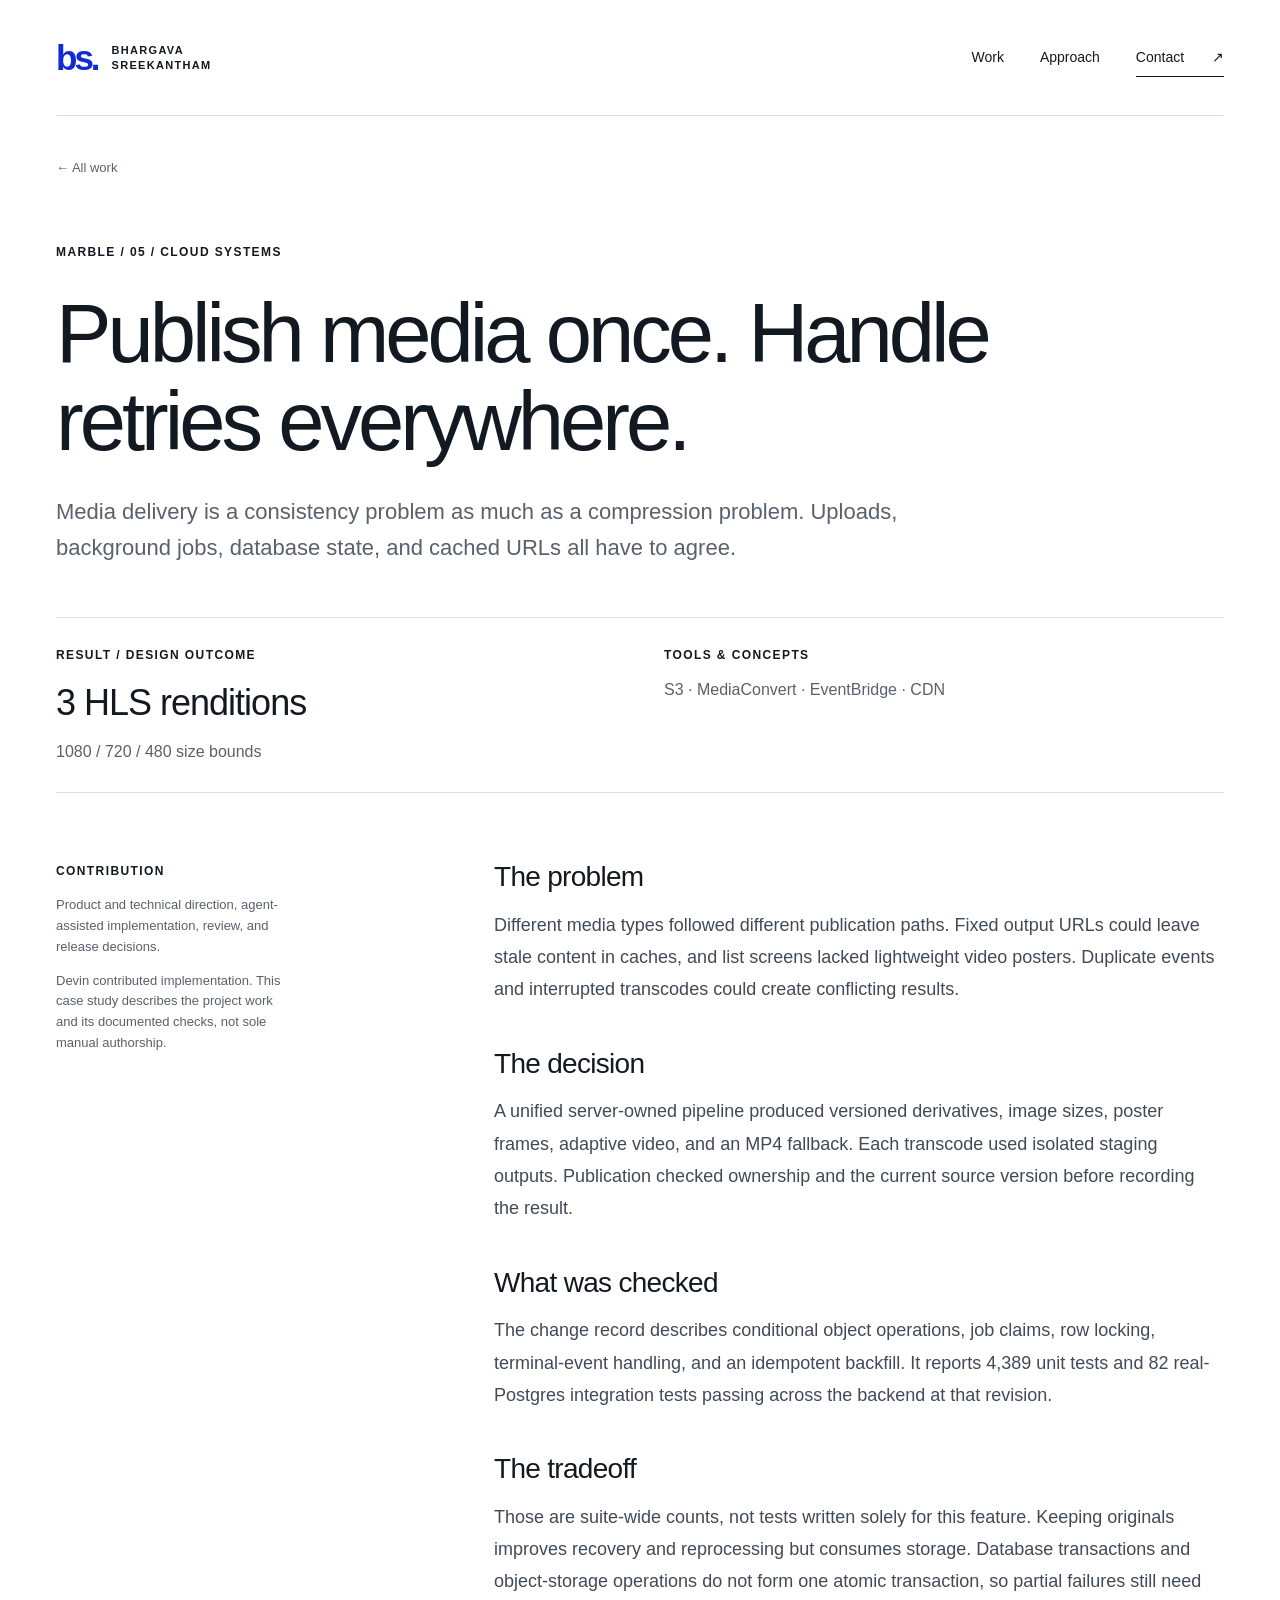
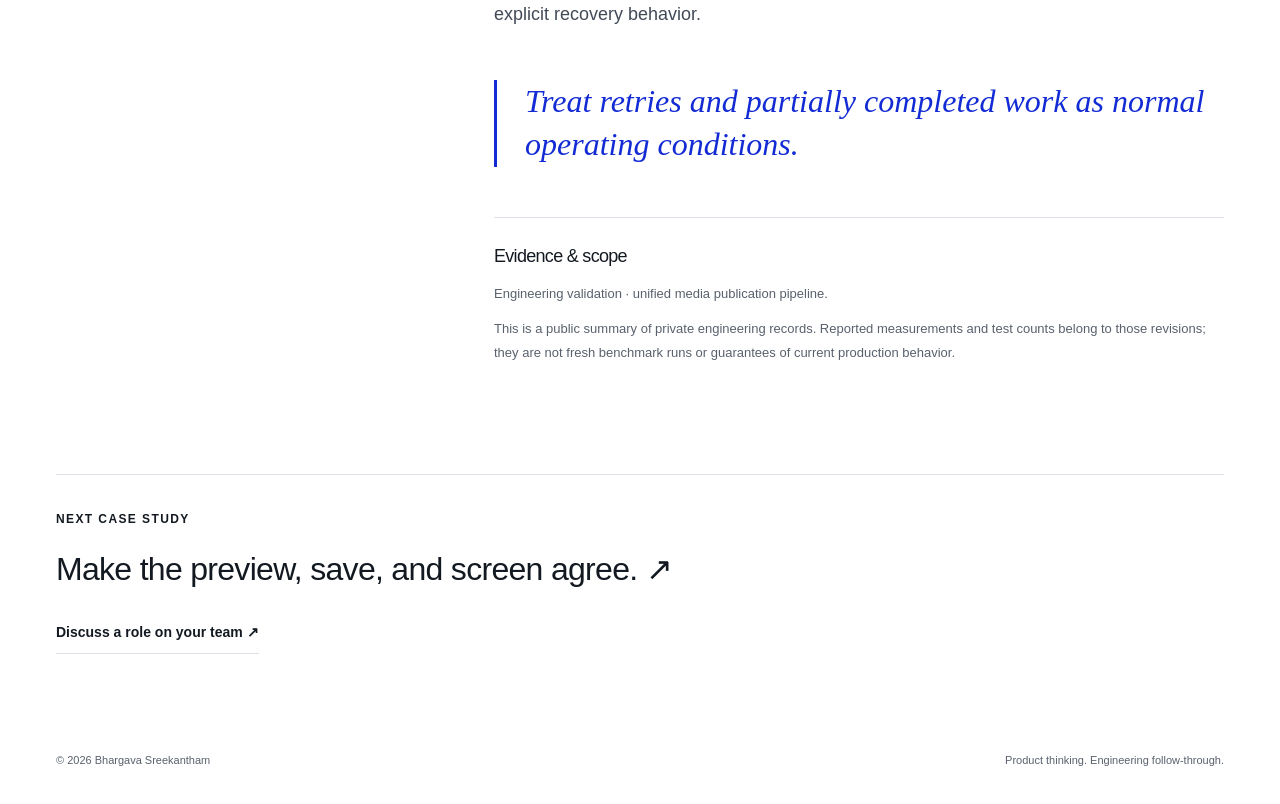
==== commit bbedcbd4: "Remove public GitHub references from portfolio" ====
--- a/case-studies/media-pipeline/index.html
+++ b/case-studies/media-pipeline/index.html
@@ -1 +1 @@
-<!doctype html><html lang="en"><head><meta charset="utf-8"><meta name="viewport" content="width=device-width, initial-scale=1"><meta name="theme-color" content="#132bd4"><title>Publish media once. Handle retries everywhere. — Bhargava Sreekantham</title><meta name="description" content="A server-owned image and video pipeline designed for duplicate events, interrupted work, and mobile delivery."><meta property="og:title" content="Publish media once. Handle retries everywhere. — Bhargava Sreekantham"><meta property="og:description" content="A server-owned image and video pipeline designed for duplicate events, interrupted work, and mobile delivery."><meta property="og:type" content="website"><link rel="icon" href="/assets/favicon.svg" type="image/svg+xml"><link rel="stylesheet" href="/style.css"><link rel="canonical" href="https://bhargava-portfolio-opal.vercel.app/case-studies/media-pipeline/"><meta property="og:url" content="https://bhargava-portfolio-opal.vercel.app/case-studies/media-pipeline/"></head><body><a class="skip" href="#main">Skip to content</a><header class="site-header wrap"><a class="identity" href="/" aria-label="Bhargava Sreekantham home"><span class="monogram">bs.</span><span>BHARGAVA<br>SREEKANTHAM</span></a><nav aria-label="Main navigation"><a href="/#work">Work</a><a href="/#approach">Approach</a><a class="nav-contact" href="/#contact">Contact <span aria-hidden="true">↗</span></a></nav></header><main id="main"><div class="wrap case-hero"><a class="back-link" href="/#work">← All work</a><div class="eyebrow">MARBLE / 05 / CLOUD SYSTEMS</div><h1>Publish media once. Handle retries everywhere.</h1><p class="case-intro">Media delivery is a consistency problem as much as a compression problem. Uploads, background jobs, database state, and cached URLs all have to agree.</p><div class="case-facts"><div><span class="eyebrow">RESULT / DESIGN OUTCOME</span><strong>3 HLS renditions</strong><p>1080 / 720 / 480 size bounds</p></div><div><span class="eyebrow">TOOLS & CONCEPTS</span><p>S3 · MediaConvert · EventBridge · CDN</p></div></div></div><div class="case-body wrap"><aside><span class="eyebrow">CONTRIBUTION</span><p>Product and technical direction, agent-assisted implementation, review, and release decisions.</p><p>Devin contributed implementation. This case study describes the project work and its documented checks, not sole manual authorship.</p></aside><article><section><h2>The problem</h2><p>Different media types followed different publication paths. Fixed output URLs could leave stale content in caches, and list screens lacked lightweight video posters. Duplicate events and interrupted transcodes could create conflicting results.</p></section><section><h2>The decision</h2><p>A unified server-owned pipeline produced versioned derivatives, image sizes, poster frames, adaptive video, and an MP4 fallback. Each transcode used isolated staging outputs. Publication checked ownership and the current source version before recording the result.</p></section><section><h2>What was checked</h2><p>The change record describes conditional object operations, job claims, row locking, terminal-event handling, and an idempotent backfill. It reports 4,389 unit tests and 82 real-Postgres integration tests passing across the backend at that revision.</p></section><section><h2>The tradeoff</h2><p>Those are suite-wide counts, not tests written solely for this feature. Keeping originals improves recovery and reprocessing but consumes storage. Database transactions and object-storage operations do not form one atomic transaction, so partial failures still need explicit recovery behavior.</p></section><blockquote>Treat retries and partially completed work as normal operating conditions.</blockquote><section class="source-note"><h2>Evidence & scope</h2><p>Backend change record #923 · unified media publication pipeline.</p><p>This is a public summary of private engineering records. Reported measurements and test counts belong to those revisions; they are not fresh benchmark runs or guarantees of current production behavior.</p></section></article></div><div class="wrap next-case"><span class="eyebrow">NEXT CASE STUDY</span><a href="/case-studies/planning-consistency/">Make the preview, save, and screen agree. <span aria-hidden="true">↗</span></a><a class="text-link" href="/#contact">Discuss a role on your team ↗</a></div></main><footer class="wrap footer"><span>© 2026 Bhargava Sreekantham</span><span>Product thinking. Engineering follow-through.</span><a href="https://github.com/bhargi1818">GitHub ↗</a></footer></body></html>+<!doctype html><html lang="en"><head><meta charset="utf-8"><meta name="viewport" content="width=device-width, initial-scale=1"><meta name="theme-color" content="#132bd4"><title>Publish media once. Handle retries everywhere. — Bhargava Sreekantham</title><meta name="description" content="A server-owned image and video pipeline designed for duplicate events, interrupted work, and mobile delivery."><meta property="og:title" content="Publish media once. Handle retries everywhere. — Bhargava Sreekantham"><meta property="og:description" content="A server-owned image and video pipeline designed for duplicate events, interrupted work, and mobile delivery."><meta property="og:type" content="website"><link rel="icon" href="/assets/favicon.svg" type="image/svg+xml"><link rel="stylesheet" href="/style.css"><link rel="canonical" href="https://bhargava-portfolio-opal.vercel.app/case-studies/media-pipeline/"><meta property="og:url" content="https://bhargava-portfolio-opal.vercel.app/case-studies/media-pipeline/"></head><body><a class="skip" href="#main">Skip to content</a><header class="site-header wrap"><a class="identity" href="/" aria-label="Bhargava Sreekantham home"><span class="monogram">bs.</span><span>BHARGAVA<br>SREEKANTHAM</span></a><nav aria-label="Main navigation"><a href="/#work">Work</a><a href="/#approach">Approach</a><a class="nav-contact" href="/#contact">Contact <span aria-hidden="true">↗</span></a></nav></header><main id="main"><div class="wrap case-hero"><a class="back-link" href="/#work">← All work</a><div class="eyebrow">MARBLE / 05 / CLOUD SYSTEMS</div><h1>Publish media once. Handle retries everywhere.</h1><p class="case-intro">Media delivery is a consistency problem as much as a compression problem. Uploads, background jobs, database state, and cached URLs all have to agree.</p><div class="case-facts"><div><span class="eyebrow">RESULT / DESIGN OUTCOME</span><strong>3 HLS renditions</strong><p>1080 / 720 / 480 size bounds</p></div><div><span class="eyebrow">TOOLS & CONCEPTS</span><p>S3 · MediaConvert · EventBridge · CDN</p></div></div></div><div class="case-body wrap"><aside><span class="eyebrow">CONTRIBUTION</span><p>Product and technical direction, agent-assisted implementation, review, and release decisions.</p><p>Devin contributed implementation. This case study describes the project work and its documented checks, not sole manual authorship.</p></aside><article><section><h2>The problem</h2><p>Different media types followed different publication paths. Fixed output URLs could leave stale content in caches, and list screens lacked lightweight video posters. Duplicate events and interrupted transcodes could create conflicting results.</p></section><section><h2>The decision</h2><p>A unified server-owned pipeline produced versioned derivatives, image sizes, poster frames, adaptive video, and an MP4 fallback. Each transcode used isolated staging outputs. Publication checked ownership and the current source version before recording the result.</p></section><section><h2>What was checked</h2><p>The change record describes conditional object operations, job claims, row locking, terminal-event handling, and an idempotent backfill. It reports 4,389 unit tests and 82 real-Postgres integration tests passing across the backend at that revision.</p></section><section><h2>The tradeoff</h2><p>Those are suite-wide counts, not tests written solely for this feature. Keeping originals improves recovery and reprocessing but consumes storage. Database transactions and object-storage operations do not form one atomic transaction, so partial failures still need explicit recovery behavior.</p></section><blockquote>Treat retries and partially completed work as normal operating conditions.</blockquote><section class="source-note"><h2>Evidence & scope</h2><p>Engineering validation · unified media publication pipeline.</p><p>This is a public summary of private engineering records. Reported measurements and test counts belong to those revisions; they are not fresh benchmark runs or guarantees of current production behavior.</p></section></article></div><div class="wrap next-case"><span class="eyebrow">NEXT CASE STUDY</span><a href="/case-studies/planning-consistency/">Make the preview, save, and screen agree. <span aria-hidden="true">↗</span></a><a class="text-link" href="/#contact">Discuss a role on your team ↗</a></div></main><footer class="wrap footer"><span>© 2026 Bhargava Sreekantham</span><span>Product thinking. Engineering follow-through.</span></footer></body></html>
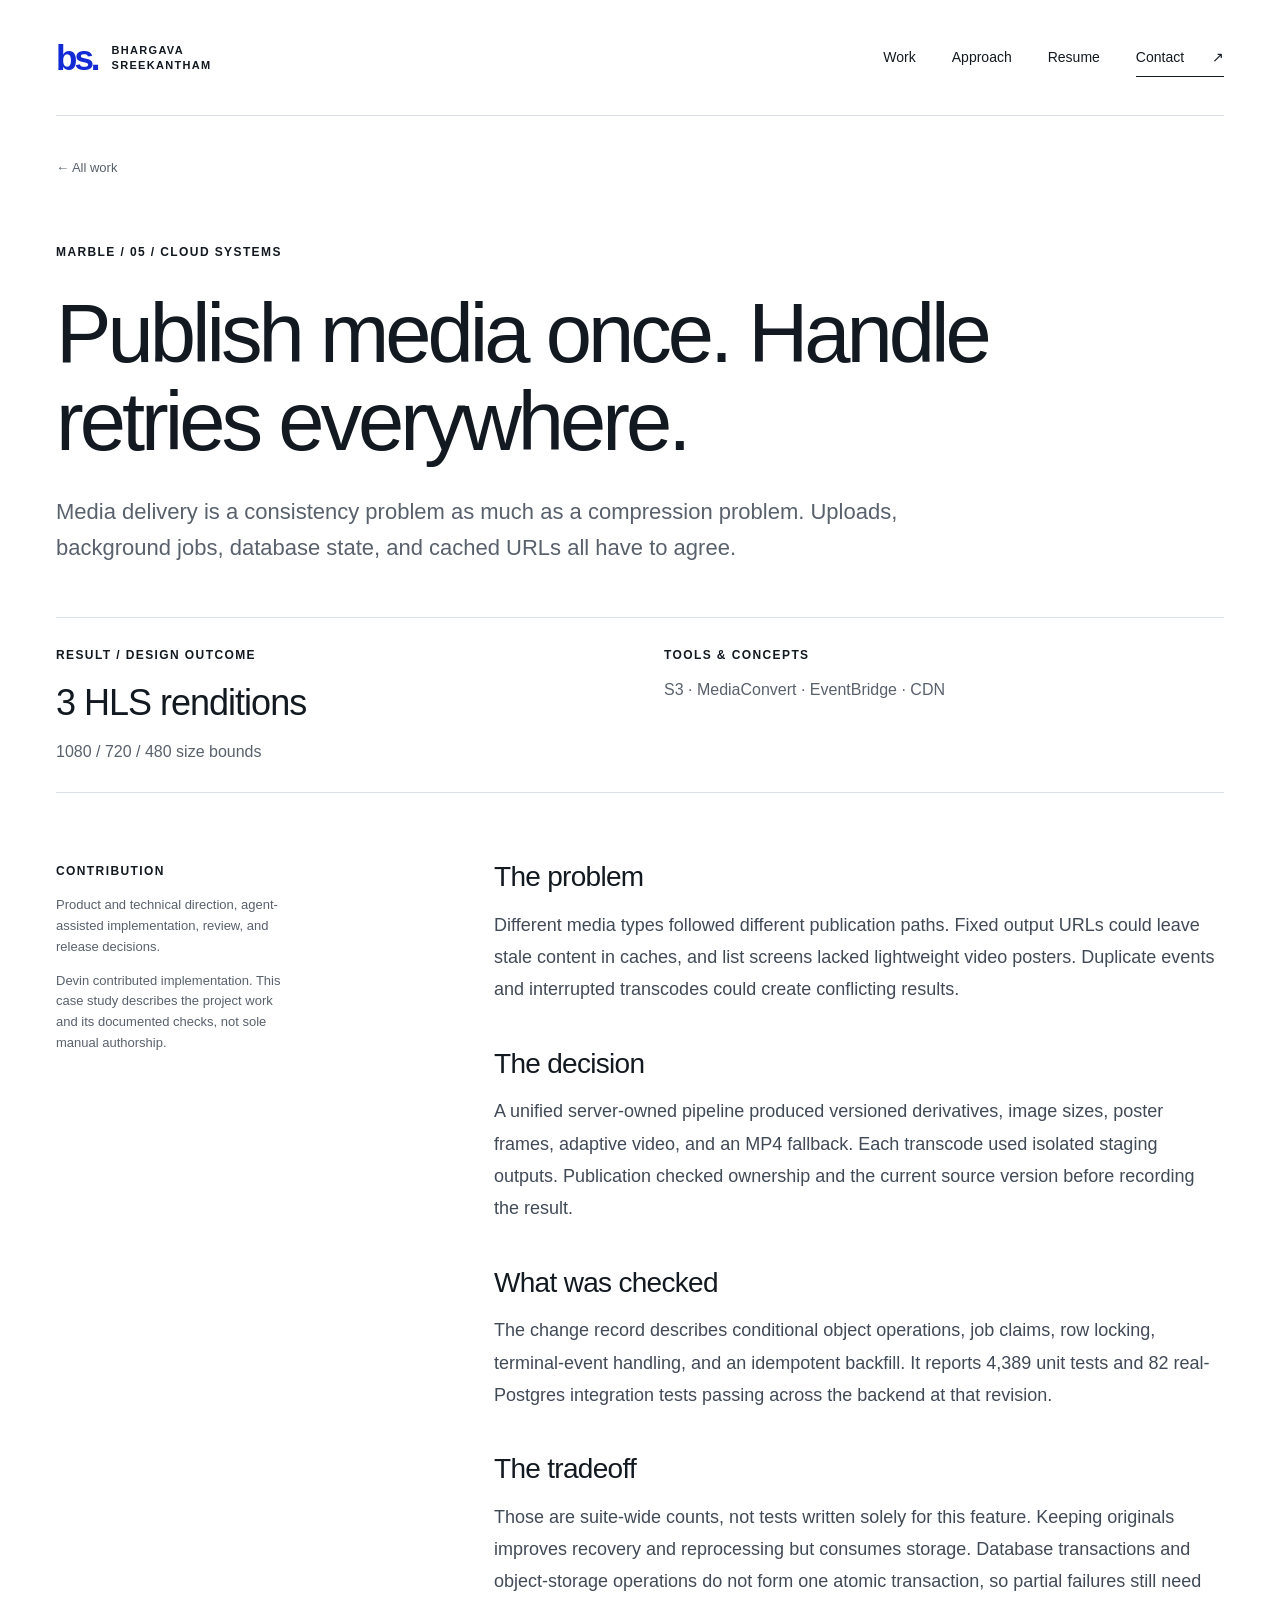
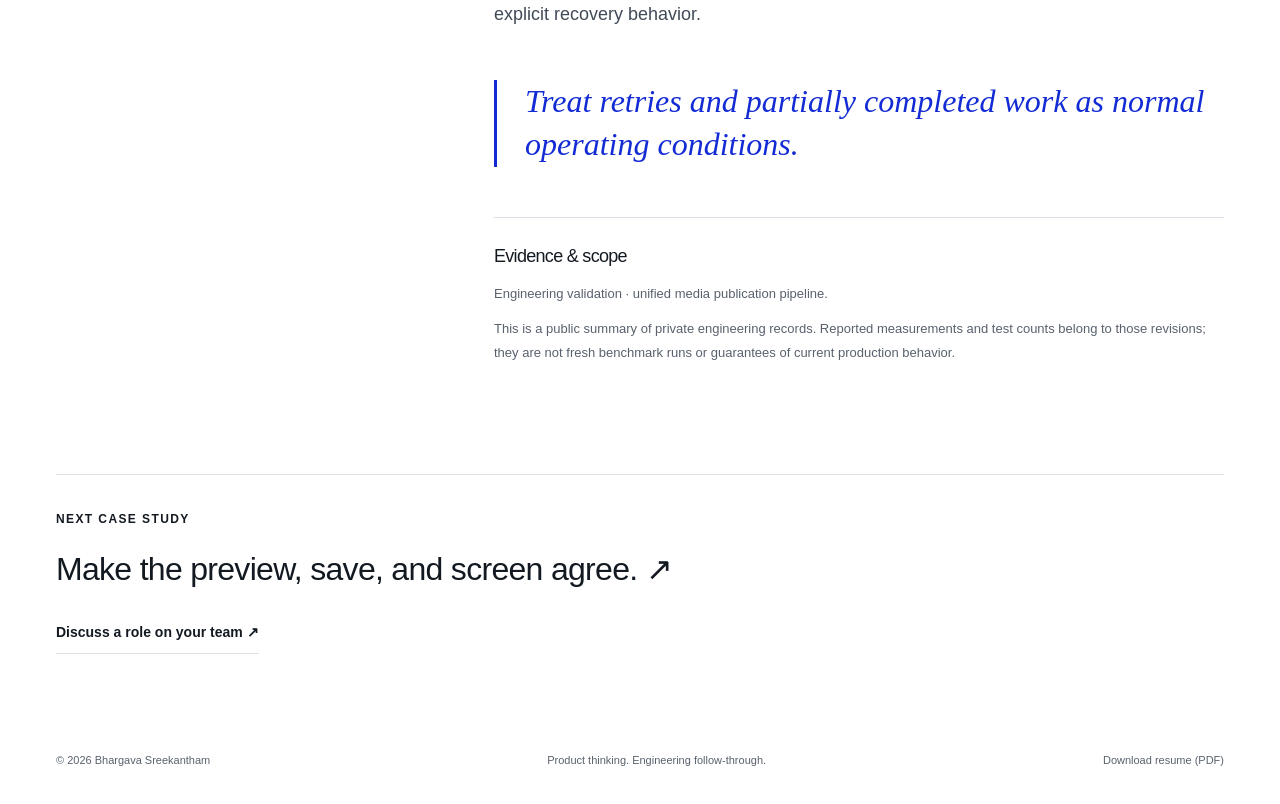
==== commit 52928d9d: "Publish employer-focused resume with verified degree title and dates" ====
--- a/case-studies/media-pipeline/index.html
+++ b/case-studies/media-pipeline/index.html
@@ -1 +1 @@
-<!doctype html><html lang="en"><head><meta charset="utf-8"><meta name="viewport" content="width=device-width, initial-scale=1"><meta name="theme-color" content="#132bd4"><title>Publish media once. Handle retries everywhere. — Bhargava Sreekantham</title><meta name="description" content="A server-owned image and video pipeline designed for duplicate events, interrupted work, and mobile delivery."><meta property="og:title" content="Publish media once. Handle retries everywhere. — Bhargava Sreekantham"><meta property="og:description" content="A server-owned image and video pipeline designed for duplicate events, interrupted work, and mobile delivery."><meta property="og:type" content="website"><link rel="icon" href="/assets/favicon.svg" type="image/svg+xml"><link rel="stylesheet" href="/style.css"><link rel="canonical" href="https://bhargava-portfolio-opal.vercel.app/case-studies/media-pipeline/"><meta property="og:url" content="https://bhargava-portfolio-opal.vercel.app/case-studies/media-pipeline/"></head><body><a class="skip" href="#main">Skip to content</a><header class="site-header wrap"><a class="identity" href="/" aria-label="Bhargava Sreekantham home"><span class="monogram">bs.</span><span>BHARGAVA<br>SREEKANTHAM</span></a><nav aria-label="Main navigation"><a href="/#work">Work</a><a href="/#approach">Approach</a><a class="nav-contact" href="/#contact">Contact <span aria-hidden="true">↗</span></a></nav></header><main id="main"><div class="wrap case-hero"><a class="back-link" href="/#work">← All work</a><div class="eyebrow">MARBLE / 05 / CLOUD SYSTEMS</div><h1>Publish media once. Handle retries everywhere.</h1><p class="case-intro">Media delivery is a consistency problem as much as a compression problem. Uploads, background jobs, database state, and cached URLs all have to agree.</p><div class="case-facts"><div><span class="eyebrow">RESULT / DESIGN OUTCOME</span><strong>3 HLS renditions</strong><p>1080 / 720 / 480 size bounds</p></div><div><span class="eyebrow">TOOLS & CONCEPTS</span><p>S3 · MediaConvert · EventBridge · CDN</p></div></div></div><div class="case-body wrap"><aside><span class="eyebrow">CONTRIBUTION</span><p>Product and technical direction, agent-assisted implementation, review, and release decisions.</p><p>Devin contributed implementation. This case study describes the project work and its documented checks, not sole manual authorship.</p></aside><article><section><h2>The problem</h2><p>Different media types followed different publication paths. Fixed output URLs could leave stale content in caches, and list screens lacked lightweight video posters. Duplicate events and interrupted transcodes could create conflicting results.</p></section><section><h2>The decision</h2><p>A unified server-owned pipeline produced versioned derivatives, image sizes, poster frames, adaptive video, and an MP4 fallback. Each transcode used isolated staging outputs. Publication checked ownership and the current source version before recording the result.</p></section><section><h2>What was checked</h2><p>The change record describes conditional object operations, job claims, row locking, terminal-event handling, and an idempotent backfill. It reports 4,389 unit tests and 82 real-Postgres integration tests passing across the backend at that revision.</p></section><section><h2>The tradeoff</h2><p>Those are suite-wide counts, not tests written solely for this feature. Keeping originals improves recovery and reprocessing but consumes storage. Database transactions and object-storage operations do not form one atomic transaction, so partial failures still need explicit recovery behavior.</p></section><blockquote>Treat retries and partially completed work as normal operating conditions.</blockquote><section class="source-note"><h2>Evidence & scope</h2><p>Engineering validation · unified media publication pipeline.</p><p>This is a public summary of private engineering records. Reported measurements and test counts belong to those revisions; they are not fresh benchmark runs or guarantees of current production behavior.</p></section></article></div><div class="wrap next-case"><span class="eyebrow">NEXT CASE STUDY</span><a href="/case-studies/planning-consistency/">Make the preview, save, and screen agree. <span aria-hidden="true">↗</span></a><a class="text-link" href="/#contact">Discuss a role on your team ↗</a></div></main><footer class="wrap footer"><span>© 2026 Bhargava Sreekantham</span><span>Product thinking. Engineering follow-through.</span></footer></body></html>+<!doctype html><html lang="en"><head><meta charset="utf-8"><meta name="viewport" content="width=device-width, initial-scale=1"><meta name="theme-color" content="#132bd4"><title>Publish media once. Handle retries everywhere. — Bhargava Sreekantham</title><meta name="description" content="A server-owned image and video pipeline designed for duplicate events, interrupted work, and mobile delivery."><meta property="og:title" content="Publish media once. Handle retries everywhere. — Bhargava Sreekantham"><meta property="og:description" content="A server-owned image and video pipeline designed for duplicate events, interrupted work, and mobile delivery."><meta property="og:type" content="website"><link rel="icon" href="/assets/favicon.svg" type="image/svg+xml"><link rel="stylesheet" href="/style.css"><link rel="canonical" href="https://bhargava-portfolio-opal.vercel.app/case-studies/media-pipeline/"><meta property="og:url" content="https://bhargava-portfolio-opal.vercel.app/case-studies/media-pipeline/"></head><body><a class="skip" href="#main">Skip to content</a><header class="site-header wrap"><a class="identity" href="/" aria-label="Bhargava Sreekantham home"><span class="monogram">bs.</span><span>BHARGAVA<br>SREEKANTHAM</span></a><nav aria-label="Main navigation"><a href="/#work">Work</a><a href="/#approach">Approach</a><a href="/assets/Bhargava_Sreekantham_Resume.pdf" type="application/pdf">Resume</a><a class="nav-contact" href="/#contact">Contact <span aria-hidden="true">↗</span></a></nav></header><main id="main"><div class="wrap case-hero"><a class="back-link" href="/#work">← All work</a><div class="eyebrow">MARBLE / 05 / CLOUD SYSTEMS</div><h1>Publish media once. Handle retries everywhere.</h1><p class="case-intro">Media delivery is a consistency problem as much as a compression problem. Uploads, background jobs, database state, and cached URLs all have to agree.</p><div class="case-facts"><div><span class="eyebrow">RESULT / DESIGN OUTCOME</span><strong>3 HLS renditions</strong><p>1080 / 720 / 480 size bounds</p></div><div><span class="eyebrow">TOOLS & CONCEPTS</span><p>S3 · MediaConvert · EventBridge · CDN</p></div></div></div><div class="case-body wrap"><aside><span class="eyebrow">CONTRIBUTION</span><p>Product and technical direction, agent-assisted implementation, review, and release decisions.</p><p>Devin contributed implementation. This case study describes the project work and its documented checks, not sole manual authorship.</p></aside><article><section><h2>The problem</h2><p>Different media types followed different publication paths. Fixed output URLs could leave stale content in caches, and list screens lacked lightweight video posters. Duplicate events and interrupted transcodes could create conflicting results.</p></section><section><h2>The decision</h2><p>A unified server-owned pipeline produced versioned derivatives, image sizes, poster frames, adaptive video, and an MP4 fallback. Each transcode used isolated staging outputs. Publication checked ownership and the current source version before recording the result.</p></section><section><h2>What was checked</h2><p>The change record describes conditional object operations, job claims, row locking, terminal-event handling, and an idempotent backfill. It reports 4,389 unit tests and 82 real-Postgres integration tests passing across the backend at that revision.</p></section><section><h2>The tradeoff</h2><p>Those are suite-wide counts, not tests written solely for this feature. Keeping originals improves recovery and reprocessing but consumes storage. Database transactions and object-storage operations do not form one atomic transaction, so partial failures still need explicit recovery behavior.</p></section><blockquote>Treat retries and partially completed work as normal operating conditions.</blockquote><section class="source-note"><h2>Evidence & scope</h2><p>Engineering validation · unified media publication pipeline.</p><p>This is a public summary of private engineering records. Reported measurements and test counts belong to those revisions; they are not fresh benchmark runs or guarantees of current production behavior.</p></section></article></div><div class="wrap next-case"><span class="eyebrow">NEXT CASE STUDY</span><a href="/case-studies/planning-consistency/">Make the preview, save, and screen agree. <span aria-hidden="true">↗</span></a><a class="text-link" href="/#contact">Discuss a role on your team ↗</a></div></main><footer class="wrap footer"><span>© 2026 Bhargava Sreekantham</span><span>Product thinking. Engineering follow-through.</span><a href="/assets/Bhargava_Sreekantham_Resume.pdf" download>Download resume (PDF)</a></footer></body></html>
